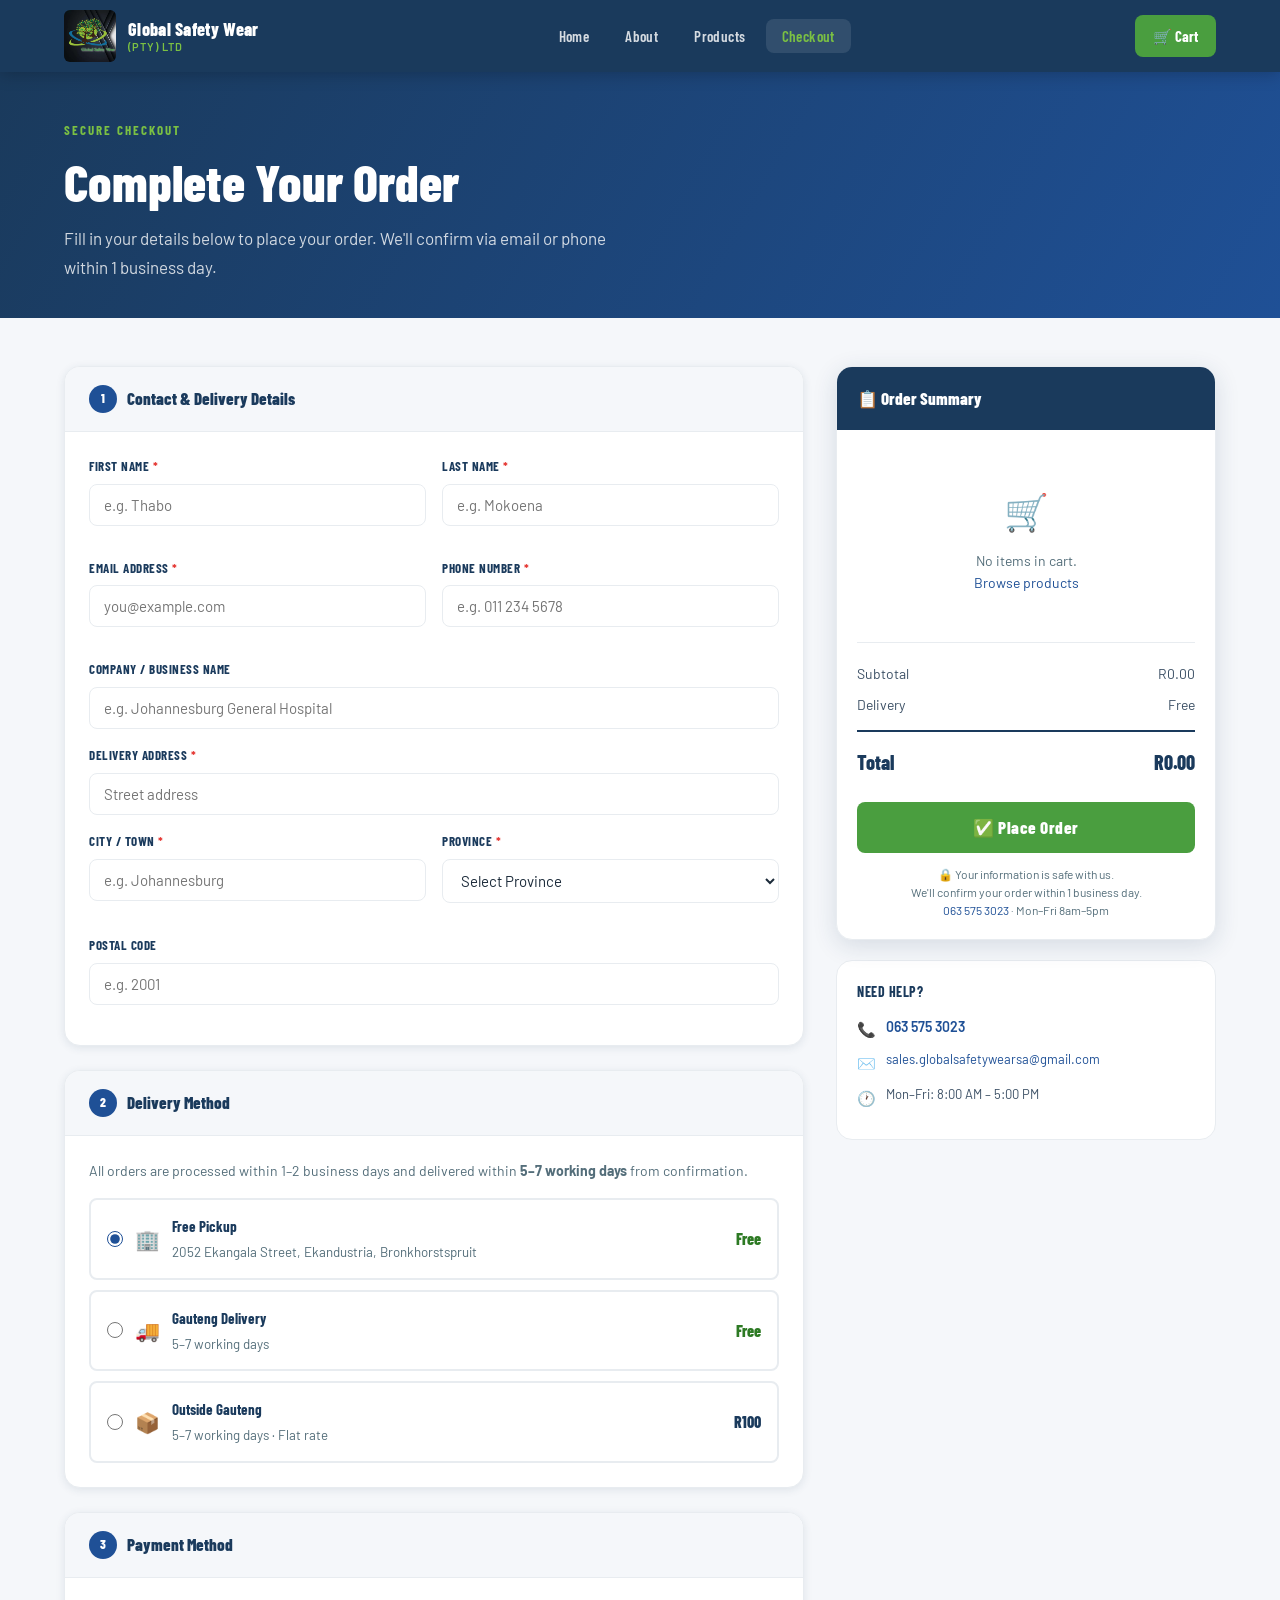
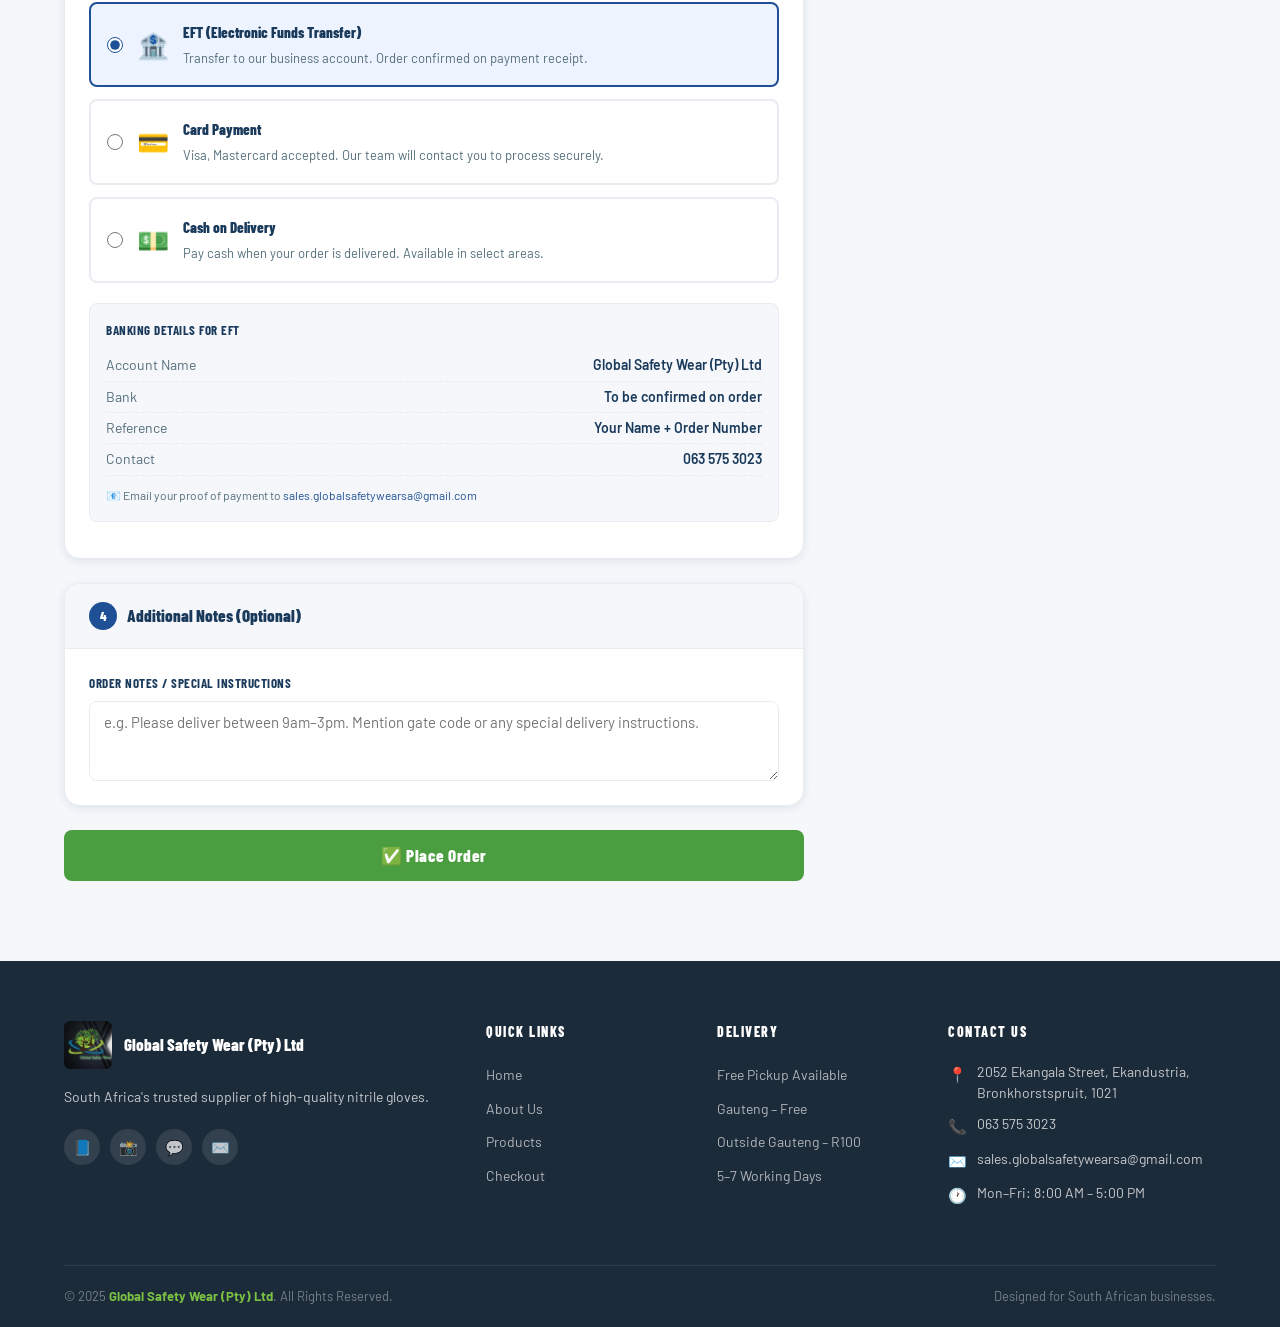
==== payment.html @ 57674bda "Update payment.html Added a FormSubmit Link" ====
<!DOCTYPE html>
<html lang="en">
<head>
  <meta charset="UTF-8" />
  <meta name="viewport" content="width=device-width, initial-scale=1.0" />
  <meta name="description" content="Checkout – Global Safety Wear (Pty) Ltd. Secure payment via EFT, Card, or Cash on Delivery." />
  <title>Checkout | Global Safety Wear (Pty) Ltd</title>
  <link rel="stylesheet" href="style.css" />
</head>
<body>

<!-- ==================== NAVIGATION ==================== -->
<nav class="navbar">
  <div class="container nav-inner">
    <a href="index.html" class="nav-logo">
      <img src="logo.jpg" alt="Global Safety Wear Logo" onerror="this.style.display='none'" />
      <div class="nav-logo-text">
        <strong>Global Safety Wear</strong>
        <span>(Pty) Ltd</span>
      </div>
    </a>
    <ul class="nav-links">
      <li><a href="index.html">Home</a></li>
      <li><a href="about.html">About</a></li>
      <li><a href="products.html">Products</a></li>
      <li><a href="payment.html" class="active">Checkout</a></li>
    </ul>
    <div class="nav-right">
      <a href="products.html" class="nav-cart-btn">
        🛒 Cart
        <span class="cart-count" style="display:none;">0</span>
      </a>
    </div>
    <button class="nav-hamburger" aria-label="Open menu">
      <span></span><span></span><span></span>
    </button>
  </div>
  <nav class="nav-mobile">
    <a href="index.html">Home</a>
    <a href="about.html">About</a>
    <a href="products.html">Products</a>
    <a href="payment.html" class="active">Checkout</a>
  </nav>
</nav>

<!-- ==================== PAGE HERO ==================== -->
<section class="page-hero" style="padding:44px 0 36px;">
  <div class="container">
    <div class="tag">Secure Checkout</div>
    <h1>Complete Your Order</h1>
    <p>Fill in your details below to place your order. We'll confirm via email or phone within 1 business day.</p>
  </div>
</section>

<!-- ==================== PAYMENT LAYOUT ==================== -->
<div class="payment-layout">
  <div class="container">
    <div class="payment-main">

      <!-- ===== FORM ===== -->
      <div>
        <form id="checkout-form" action="https://formsubmit.co/sales.globalsafetywearsa@gmail.com" method="POST">

  <input type="hidden" name="_subject" value="New Order - Global Safety Wear">
  <input type="hidden" name="_captcha" value="false">
  <input type="hidden" name="_template" value="table">

          <!-- Step 1: Contact Details -->
          <div class="payment-form-block" style="margin-bottom:24px;">
            <div class="form-section-head">
              <span class="step-num">1</span>
              Contact &amp; Delivery Details
            </div>
            <div class="form-body">
              <div class="form-row">
                <div class="form-group">
                  <label>First Name <span class="required">*</span></label>
                  <input type="text" name="firstname" placeholder="e.g. Thabo" required />
                </div>
                <div class="form-group">
                  <label>Last Name <span class="required">*</span></label>
                  <input type="text" name="lastname" placeholder="e.g. Mokoena" required />
                </div>
              </div>
              <div class="form-row">
                <div class="form-group">
                  <label>Email Address <span class="required">*</span></label>
                  <input type="email" name="email" placeholder="you@example.com" required />
                </div>
                <div class="form-group">
                  <label>Phone Number <span class="required">*</span></label>
                  <input type="tel" name="phone" placeholder="e.g. 011 234 5678" required />
                </div>
              </div>
              <div class="form-group">
                <label>Company / Business Name</label>
                <input type="text" name="company" placeholder="e.g. Johannesburg General Hospital" />
              </div>
              <div class="form-group">
                <label>Delivery Address <span class="required">*</span></label>
                <input type="text" name="address" placeholder="Street address" required />
              </div>
              <div class="form-row">
                <div class="form-group">
                  <label>City / Town <span class="required">*</span></label>
                  <input type="text" name="city" placeholder="e.g. Johannesburg" required />
                </div>
                <div class="form-group">
                  <label>Province <span class="required">*</span></label>
                  <select name="province" required>
                    <option value="">Select Province</option>
                    <option value="Gauteng">Gauteng</option>
                    <option value="Western Cape">Western Cape</option>
                    <option value="KwaZulu-Natal">KwaZulu-Natal</option>
                    <option value="Eastern Cape">Eastern Cape</option>
                    <option value="Limpopo">Limpopo</option>
                    <option value="Mpumalanga">Mpumalanga</option>
                    <option value="North West">North West</option>
                    <option value="Northern Cape">Northern Cape</option>
                    <option value="Free State">Free State</option>
                  </select>
                </div>
              </div>
              <div class="form-group">
                <label>Postal Code</label>
                <input type="text" name="postal" placeholder="e.g. 2001" />
              </div>
            </div>
          </div>

          <!-- Step 2: Delivery Method -->
          <div class="payment-form-block" style="margin-bottom:24px;">
            <div class="form-section-head">
              <span class="step-num">2</span>
              Delivery Method
            </div>
            <div class="form-body">
              <p style="font-size:14px;color:var(--grey-dark);margin-bottom:16px;">All orders are processed within 1–2 business days and delivered within <strong>5–7 working days</strong> from confirmation.</p>
              <div style="display:flex;flex-direction:column;gap:10px;">
                <label style="display:flex;align-items:center;gap:12px;padding:14px 16px;border:2px solid var(--grey-light);border-radius:var(--radius);cursor:pointer;transition:border-color 0.2s;">
                  <input type="radio" name="checkout_delivery" value="pickup" style="accent-color:var(--blue-mid);width:16px;height:16px;" checked />
                  <span style="font-size:20px;">🏢</span>
                  <span style="flex:1;">
                    <strong style="font-family:var(--font-head);font-size:15px;color:var(--blue-dark);display:block;">Free Pickup</strong>
                    <small style="color:var(--grey-dark);">2052 Ekangala Street, Ekandustria, Bronkhorstspruit</small>
                  </span>
                  <span style="font-family:var(--font-head);font-weight:800;color:var(--green-dark);">Free</span>
                </label>
                <label style="display:flex;align-items:center;gap:12px;padding:14px 16px;border:2px solid var(--grey-light);border-radius:var(--radius);cursor:pointer;transition:border-color 0.2s;">
                  <input type="radio" name="checkout_delivery" value="gauteng" style="accent-color:var(--blue-mid);width:16px;height:16px;" />
                  <span style="font-size:20px;">🚚</span>
                  <span style="flex:1;">
                    <strong style="font-family:var(--font-head);font-size:15px;color:var(--blue-dark);display:block;">Gauteng Delivery</strong>
                    <small style="color:var(--grey-dark);">5–7 working days</small>
                  </span>
                  <span style="font-family:var(--font-head);font-weight:800;color:var(--green-dark);">Free</span>
                </label>
                <label style="display:flex;align-items:center;gap:12px;padding:14px 16px;border:2px solid var(--grey-light);border-radius:var(--radius);cursor:pointer;transition:border-color 0.2s;">
                  <input type="radio" name="checkout_delivery" value="national" style="accent-color:var(--blue-mid);width:16px;height:16px;" />
                  <span style="font-size:20px;">📦</span>
                  <span style="flex:1;">
                    <strong style="font-family:var(--font-head);font-size:15px;color:var(--blue-dark);display:block;">Outside Gauteng</strong>
                    <small style="color:var(--grey-dark);">5–7 working days · Flat rate</small>
                  </span>
                  <span style="font-family:var(--font-head);font-weight:800;color:var(--blue-dark);">R100</span>
                </label>
              </div>
            </div>
          </div>

          <!-- Step 3: Payment Method -->
          <div class="payment-form-block" style="margin-bottom:24px;">
            <div class="form-section-head">
              <span class="step-num">3</span>
              Payment Method
            </div>
            <div class="form-body">
              <div class="payment-methods">
                <div class="pay-method selected" data-method="eft">
                  <input type="radio" name="payment_method" value="eft" checked />
                  <span class="pay-method-icon">🏦</span>
                  <div class="pay-method-info">
                    <strong>EFT (Electronic Funds Transfer)</strong>
                    <small>Transfer to our business account. Order confirmed on payment receipt.</small>
                  </div>
                </div>
                <div class="pay-method" data-method="card">
                  <input type="radio" name="payment_method" value="card" />
                  <span class="pay-method-icon">💳</span>
                  <div class="pay-method-info">
                    <strong>Card Payment</strong>
                    <small>Visa, Mastercard accepted. Our team will contact you to process securely.</small>
                  </div>
                </div>
                <div class="pay-method" data-method="cod">
                  <input type="radio" name="payment_method" value="cod" />
                  <span class="pay-method-icon">💵</span>
                  <div class="pay-method-info">
                    <strong>Cash on Delivery</strong>
                    <small>Pay cash when your order is delivered. Available in select areas.</small>
                  </div>
                </div>
              </div>

              <!-- EFT Banking Details -->
              <div class="eft-details visible" id="eft-details">
                <p style="font-family:var(--font-head);font-size:13px;font-weight:700;color:var(--blue-dark);letter-spacing:0.5px;text-transform:uppercase;margin-bottom:10px;">Banking Details for EFT</p>
                <div class="eft-row">
                  <span>Account Name</span>
                  <span>Global Safety Wear (Pty) Ltd</span>
                </div>
                <div class="eft-row">
                  <span>Bank</span>
                  <span>To be confirmed on order</span>
                </div>
                <div class="eft-row">
                  <span>Reference</span>
                  <span>Your Name + Order Number</span>
                </div>
                <div class="eft-row">
                  <span>Contact</span>
                  <span>063 575 3023</span>
                </div>
                <p style="font-size:12px;color:var(--grey-dark);margin-top:10px;">📧 Email your proof of payment to <a href="mailto:sales.globalsafetywearsa@gmail.com" style="color:var(--blue-mid);">sales.globalsafetywearsa@gmail.com</a></p>
              </div>
            </div>
          </div>

          <!-- Step 4: Additional Notes -->
          <div class="payment-form-block" style="margin-bottom:24px;">
            <div class="form-section-head">
              <span class="step-num">4</span>
              Additional Notes (Optional)
            </div>
            <div class="form-body">
              <div class="form-group" style="margin-bottom:0;">
                <label>Order Notes / Special Instructions</label>
                <textarea name="notes" placeholder="e.g. Please deliver between 9am–3pm. Mention gate code or any special delivery instructions."></textarea>
              </div>
            </div>
          </div>

          <!-- Submit on mobile -->
          <button type="submit" class="btn-place-order" style="display:none;display:flex;" id="mobile-submit">
            ✅ Place Order
          </button>

        </form>
      </div>

      <!-- ===== ORDER SUMMARY SIDEBAR ===== -->
      <div>
        <div class="order-summary">
          <div class="order-summary-head">
            <h3>📋 Order Summary</h3>
          </div>
          <div class="order-summary-body">
            <div id="payment-items">
              <div class="empty-summary">
                <span class="ico">🛒</span>
                <p>No items yet.<br><a href="products.html" style="color:var(--blue-mid);">Browse products</a></p>
              </div>
            </div>
            <div class="summary-totals">
              <div class="summary-row">
                <span>Subtotal</span>
                <span id="summary-subtotal">R0.00</span>
              </div>
              <div class="summary-row">
                <span>Delivery</span>
                <span id="summary-delivery">Free</span>
              </div>
              <div class="summary-row grand">
                <span>Total</span>
                <span id="summary-total">R0.00</span>
              </div>
            </div>
            <button type="submit" form="checkout-form" class="btn-place-order">
              ✅ Place Order
            </button>
            <p class="order-notes">
              🔒 Your information is safe with us.<br>
              We'll confirm your order within 1 business day.<br>
              <a href="tel:0635753023" style="color:var(--blue-mid);">063 575 3023</a> · Mon–Fri 8am–5pm
            </p>
          </div>
        </div>

        <!-- Contact Card -->
        <div style="background:var(--white);border:1px solid var(--grey-light);border-radius:var(--radius-lg);padding:20px;margin-top:20px;">
          <p style="font-family:var(--font-head);font-size:14px;font-weight:700;color:var(--blue-dark);text-transform:uppercase;letter-spacing:0.5px;margin-bottom:12px;">Need Help?</p>
          <div class="footer-contact-item">
            <span class="ico" style="color:var(--green-mid);">📞</span>
            <a href="tel:0635753023" style="color:var(--blue-mid);font-weight:600;">063 575 3023</a>
          </div>
          <div class="footer-contact-item">
            <span class="ico" style="color:var(--green-mid);">✉️</span>
            <a href="mailto:sales.globalsafetywearsa@gmail.com" style="color:var(--blue-mid);font-size:13px;">sales.globalsafetywearsa@gmail.com</a>
          </div>
          <div class="footer-contact-item">
            <span class="ico" style="color:var(--green-mid);">🕐</span>
            <span style="font-size:13px;">Mon–Fri: 8:00 AM – 5:00 PM</span>
          </div>
        </div>
      </div>

    </div>
  </div>
</div>

<!-- ==================== SUCCESS MODAL ==================== -->
<div class="success-modal" id="success-modal">
  <div class="success-box">
    <span class="success-icon">✅</span>
    <h3>Order Placed Successfully!</h3>
    <p>Thank you for your order. Our team at Global Safety Wear will contact you within 1 business day to confirm payment and delivery details.</p>
    <p style="font-size:14px;color:var(--grey-dark);margin-bottom:16px;">📞 063 575 3023 · Mon–Fri 8am–5pm</p>
    <button class="btn btn-primary" onclick="closeModal()" style="width:100%;justify-content:center;padding:13px;">Back to Home</button>
  </div>
</div>

<!-- ==================== FOOTER ==================== -->
<footer class="footer">
  <div class="container">
    <div class="footer-grid">
      <div>
        <div class="footer-logo">
          <img src="logo.jpg" alt="Global Safety Wear Logo" onerror="this.style.display='none'" />
          <strong>Global Safety Wear (Pty) Ltd</strong>
        </div>
        <p class="footer-about">South Africa's trusted supplier of high-quality nitrile gloves.</p>
        <div class="footer-social">
          <a href="#" class="social-icon">📘</a>
          <a href="#" class="social-icon">📸</a>
          <a href="#" class="social-icon">💬</a>
          <a href="mailto:sales.globalsafetywearsa@gmail.com" class="social-icon">✉️</a>
        </div>
      </div>
      <div class="footer-col">
        <h5>Quick Links</h5>
        <ul>
          <li><a href="index.html">Home</a></li>
          <li><a href="about.html">About Us</a></li>
          <li><a href="products.html">Products</a></li>
          <li><a href="payment.html">Checkout</a></li>
        </ul>
      </div>
      <div class="footer-col">
        <h5>Delivery</h5>
        <ul>
          <li><a href="#">Free Pickup Available</a></li>
          <li><a href="#">Gauteng – Free</a></li>
          <li><a href="#">Outside Gauteng – R100</a></li>
          <li><a href="#">5–7 Working Days</a></li>
        </ul>
      </div>
      <div class="footer-col">
        <h5>Contact Us</h5>
        <div class="footer-contact-item">
          <span class="ico">📍</span>
          <span>2052 Ekangala Street, Ekandustria, Bronkhorstspruit, 1021</span>
        </div>
        <div class="footer-contact-item">
          <span class="ico">📞</span>
          <a href="tel:0635753023">063 575 3023</a>
        </div>
        <div class="footer-contact-item">
          <span class="ico">✉️</span>
          <a href="mailto:sales.globalsafetywearsa@gmail.com">sales.globalsafetywearsa@gmail.com</a>
        </div>
        <div class="footer-contact-item">
          <span class="ico">🕐</span>
          <span>Mon–Fri: 8:00 AM – 5:00 PM</span>
        </div>
      </div>
    </div>
    <div class="footer-bottom">
      <span>&copy; 2025 <strong>Global Safety Wear (Pty) Ltd</strong>. All Rights Reserved.</span>
      <span>Designed for South African businesses.</span>
    </div>
  </div>
</footer>

<script src="script.js"></script>
</body>
</html>
---- style.css ----
/* ============================================================
   Global Safety Wear (Pty) Ltd — Main Stylesheet
   Brand colours: Deep Blue #1a3a5c | Green #4a9e3f | Lime #7bc143
   ============================================================ */

/* ---------- Google Fonts ---------- */
@import url('https://fonts.googleapis.com/css2?family=Barlow:wght@300;400;500;600;700;800&family=Barlow+Condensed:wght@600;700;800&display=swap');

/* ---------- CSS Variables ---------- */
:root {
  --blue-dark:   #1a3a5c;
  --blue-mid:    #1f5096;
  --blue-light:  #2e6fbd;
  --green-dark:  #2d7a24;
  --green-mid:   #4a9e3f;
  --green-light: #7bc143;
  --white:       #ffffff;
  --off-white:   #f5f7fa;
  --grey-light:  #e8ecf0;
  --grey-mid:    #b0bec5;
  --grey-dark:   #546e7a;
  --text-dark:   #1c2b3a;
  --text-body:   #3d5166;
  --shadow-sm:   0 2px 8px rgba(26,58,92,0.10);
  --shadow-md:   0 6px 24px rgba(26,58,92,0.14);
  --shadow-lg:   0 16px 48px rgba(26,58,92,0.18);
  --radius:      8px;
  --radius-lg:   16px;
  --nav-h:       72px;
  --font-head:   'Barlow Condensed', sans-serif;
  --font-body:   'Barlow', sans-serif;
  --transition:  0.25s ease;
}

/* ---------- Reset & Base ---------- */
*, *::before, *::after { box-sizing: border-box; margin: 0; padding: 0; }
html { scroll-behavior: smooth; }
body {
  font-family: var(--font-body);
  font-size: 16px;
  color: var(--text-body);
  background: var(--white);
  line-height: 1.6;
  -webkit-font-smoothing: antialiased;
}
img { display: block; max-width: 100%; }
a { text-decoration: none; color: inherit; }
ul { list-style: none; }
button { cursor: pointer; font-family: var(--font-body); border: none; }

/* ---------- Utility ---------- */
.container {
  max-width: 1200px;
  margin: 0 auto;
  padding: 0 24px;
}
.section-pad { padding: 80px 0; }
.section-pad-sm { padding: 52px 0; }

.tag {
  display: inline-block;
  font-family: var(--font-head);
  font-size: 13px;
  font-weight: 700;
  letter-spacing: 2px;
  text-transform: uppercase;
  color: var(--green-mid);
  margin-bottom: 12px;
}
.section-title {
  font-family: var(--font-head);
  font-size: clamp(28px, 4vw, 42px);
  font-weight: 800;
  color: var(--blue-dark);
  line-height: 1.15;
  margin-bottom: 16px;
}
.section-sub {
  font-size: 17px;
  color: var(--text-body);
  max-width: 620px;
  line-height: 1.7;
}
.text-center { text-align: center; }
.text-center .section-sub { margin: 0 auto; }

/* ---------- Buttons ---------- */
.btn {
  display: inline-flex;
  align-items: center;
  gap: 8px;
  padding: 13px 28px;
  border-radius: var(--radius);
  font-family: var(--font-head);
  font-size: 16px;
  font-weight: 700;
  letter-spacing: 0.5px;
  transition: background var(--transition), transform var(--transition), box-shadow var(--transition);
}
.btn-primary {
  background: var(--green-mid);
  color: var(--white);
}
.btn-primary:hover {
  background: var(--green-dark);
  transform: translateY(-2px);
  box-shadow: 0 6px 20px rgba(74,158,63,0.35);
}
.btn-outline {
  background: transparent;
  color: var(--white);
  border: 2px solid rgba(255,255,255,0.7);
}
.btn-outline:hover {
  background: rgba(255,255,255,0.12);
  border-color: var(--white);
}
.btn-blue {
  background: var(--blue-mid);
  color: var(--white);
}
.btn-blue:hover {
  background: var(--blue-dark);
  transform: translateY(-2px);
  box-shadow: 0 6px 20px rgba(31,80,150,0.35);
}

/* ============================================================
   NAVIGATION
   ============================================================ */
.navbar {
  position: sticky;
  top: 0;
  z-index: 1000;
  height: var(--nav-h);
  background: var(--blue-dark);
  box-shadow: 0 2px 16px rgba(0,0,0,0.22);
}
.nav-inner {
  display: flex;
  align-items: center;
  justify-content: space-between;
  height: 100%;
}
.nav-logo {
  display: flex;
  align-items: center;
  gap: 12px;
}
.nav-logo img {
  height: 52px;
  width: 52px;
  object-fit: cover;
  border-radius: 6px;
}
.nav-logo-text {
  display: flex;
  flex-direction: column;
  line-height: 1.2;
}
.nav-logo-text strong {
  font-family: var(--font-head);
  font-size: 18px;
  font-weight: 800;
  color: var(--white);
  letter-spacing: 0.3px;
}
.nav-logo-text span {
  font-size: 11px;
  color: var(--green-light);
  letter-spacing: 1px;
  text-transform: uppercase;
  font-weight: 600;
}
.nav-links {
  display: flex;
  align-items: center;
  gap: 4px;
}
.nav-links a {
  font-family: var(--font-head);
  font-size: 15px;
  font-weight: 600;
  color: rgba(255,255,255,0.82);
  padding: 8px 16px;
  border-radius: var(--radius);
  letter-spacing: 0.4px;
  transition: color var(--transition), background var(--transition);
}
.nav-links a:hover,
.nav-links a.active {
  color: var(--white);
  background: rgba(255,255,255,0.1);
}
.nav-links a.active { color: var(--green-light); }

.nav-cart-btn {
  position: relative;
  display: flex;
  align-items: center;
  gap: 8px;
  background: var(--green-mid);
  color: var(--white);
  padding: 9px 18px;
  border-radius: var(--radius);
  font-family: var(--font-head);
  font-size: 15px;
  font-weight: 700;
  transition: background var(--transition);
}
.nav-cart-btn:hover { background: var(--green-dark); }
.cart-count {
  position: absolute;
  top: -6px;
  right: -6px;
  background: #e53935;
  color: white;
  font-size: 11px;
  font-weight: 700;
  width: 20px;
  height: 20px;
  border-radius: 50%;
  display: flex;
  align-items: center;
  justify-content: center;
}
.nav-right { display: flex; align-items: center; gap: 16px; }

/* Hamburger */
.nav-hamburger {
  display: none;
  flex-direction: column;
  gap: 5px;
  background: none;
  padding: 6px;
}
.nav-hamburger span {
  display: block;
  width: 24px;
  height: 2px;
  background: var(--white);
  border-radius: 2px;
  transition: transform var(--transition), opacity var(--transition);
}
.nav-hamburger.open span:nth-child(1) { transform: translateY(7px) rotate(45deg); }
.nav-hamburger.open span:nth-child(2) { opacity: 0; }
.nav-hamburger.open span:nth-child(3) { transform: translateY(-7px) rotate(-45deg); }

.nav-mobile {
  display: none;
  flex-direction: column;
  background: var(--blue-dark);
  padding: 16px 24px 20px;
  border-top: 1px solid rgba(255,255,255,0.1);
}
.nav-mobile.open { display: flex; }
.nav-mobile a {
  font-family: var(--font-head);
  font-size: 17px;
  font-weight: 600;
  color: rgba(255,255,255,0.85);
  padding: 10px 0;
  border-bottom: 1px solid rgba(255,255,255,0.07);
  letter-spacing: 0.3px;
}
.nav-mobile a:last-child { border-bottom: none; }
.nav-mobile a:hover, .nav-mobile a.active { color: var(--green-light); }

/* ============================================================
   HERO
   ============================================================ */
.hero {
  position: relative;
  min-height: 560px;
  display: flex;
  align-items: center;
  background: linear-gradient(120deg, var(--blue-dark) 0%, #1f5096 55%, #1a6b3a 100%);
  overflow: hidden;
}
.hero::before {
  content: '';
  position: absolute;
  inset: 0;
  background: url("data:image/svg+xml,%3Csvg width='60' height='60' viewBox='0 0 60 60' xmlns='http://www.w3.org/2000/svg'%3E%3Cg fill='none' fill-rule='evenodd'%3E%3Cg fill='%23ffffff' fill-opacity='0.03'%3E%3Cpath d='M36 34v-4h-2v4h-4v2h4v4h2v-4h4v-2h-4zm0-30V0h-2v4h-4v2h4v4h2V6h4V4h-4zM6 34v-4H4v4H0v2h4v4h2v-4h4v-2H6zM6 4V0H4v4H0v2h4v4h2V6h4V4H6z'/%3E%3C/g%3E%3C/g%3E%3C/svg%3E") repeat;
  pointer-events: none;
}
.hero-content {
  position: relative;
  z-index: 2;
  max-width: 660px;
}
.hero-tag {
  display: inline-flex;
  align-items: center;
  gap: 8px;
  background: rgba(123,193,67,0.2);
  border: 1px solid rgba(123,193,67,0.4);
  color: var(--green-light);
  font-family: var(--font-head);
  font-size: 13px;
  font-weight: 700;
  letter-spacing: 2px;
  text-transform: uppercase;
  padding: 6px 14px;
  border-radius: 20px;
  margin-bottom: 20px;
}
.hero h1 {
  font-family: var(--font-head);
  font-size: clamp(32px, 5vw, 58px);
  font-weight: 800;
  color: var(--white);
  line-height: 1.1;
  margin-bottom: 20px;
}
.hero h1 em {
  font-style: normal;
  color: var(--green-light);
}
.hero p {
  font-size: 17px;
  color: rgba(255,255,255,0.82);
  line-height: 1.7;
  margin-bottom: 32px;
  max-width: 540px;
}
.hero-btns { display: flex; gap: 14px; flex-wrap: wrap; }
.hero-deco {
  position: absolute;
  right: -60px;
  bottom: -60px;
  width: 460px;
  height: 460px;
  border-radius: 50%;
  border: 80px solid rgba(255,255,255,0.04);
  pointer-events: none;
}
.hero-deco2 {
  position: absolute;
  right: 140px;
  top: -100px;
  width: 300px;
  height: 300px;
  border-radius: 50%;
  border: 50px solid rgba(123,193,67,0.06);
  pointer-events: none;
}

/* ============================================================
   TRUST BAR
   ============================================================ */
.trust-bar {
  background: var(--off-white);
  border-bottom: 1px solid var(--grey-light);
  padding: 22px 0;
}
.trust-items {
  display: flex;
  align-items: center;
  justify-content: center;
  gap: 40px;
  flex-wrap: wrap;
}
.trust-item {
  display: flex;
  align-items: center;
  gap: 10px;
  font-family: var(--font-head);
  font-size: 15px;
  font-weight: 700;
  color: var(--blue-dark);
  letter-spacing: 0.2px;
}
.trust-icon {
  width: 36px;
  height: 36px;
  background: var(--green-mid);
  border-radius: 50%;
  display: flex;
  align-items: center;
  justify-content: center;
  color: white;
  font-size: 16px;
  flex-shrink: 0;
}

/* ============================================================
   INDUSTRIES SECTION
   ============================================================ */
.industries { background: var(--white); }
.industries-grid {
  display: grid;
  grid-template-columns: repeat(auto-fill, minmax(170px, 1fr));
  gap: 16px;
  margin-top: 40px;
}
.industry-card {
  background: var(--off-white);
  border: 1px solid var(--grey-light);
  border-radius: var(--radius-lg);
  padding: 24px 16px;
  text-align: center;
  transition: border-color var(--transition), box-shadow var(--transition), transform var(--transition);
}
.industry-card:hover {
  border-color: var(--green-mid);
  box-shadow: var(--shadow-md);
  transform: translateY(-3px);
}
.industry-icon {
  font-size: 32px;
  margin-bottom: 10px;
  display: block;
}
.industry-card h4 {
  font-family: var(--font-head);
  font-size: 15px;
  font-weight: 700;
  color: var(--blue-dark);
}

/* ============================================================
   FEATURED PRODUCTS (HOME)
   ============================================================ */
.featured-products { background: var(--off-white); }
.products-grid {
  display: grid;
  grid-template-columns: repeat(auto-fill, minmax(260px, 1fr));
  gap: 24px;
  margin-top: 40px;
}
.product-card {
  background: var(--white);
  border-radius: var(--radius-lg);
  box-shadow: var(--shadow-sm);
  overflow: hidden;
  border: 1px solid var(--grey-light);
  display: flex;
  flex-direction: column;
  transition: box-shadow var(--transition), transform var(--transition);
}
.product-card:hover {
  box-shadow: var(--shadow-md);
  transform: translateY(-4px);
}
.product-img {
  height: 200px;
  display: flex;
  align-items: center;
  justify-content: center;
  font-size: 72px;
  background: linear-gradient(135deg, #e8f4e8 0%, #e3edf7 100%);
  position: relative;
  overflow: hidden;
}
.product-badge {
  position: absolute;
  top: 12px;
  left: 12px;
  background: var(--green-mid);
  color: white;
  font-family: var(--font-head);
  font-size: 11px;
  font-weight: 700;
  letter-spacing: 1px;
  text-transform: uppercase;
  padding: 4px 10px;
  border-radius: 4px;
}
.product-body {
  padding: 20px;
  flex: 1;
  display: flex;
  flex-direction: column;
}
.product-body h3 {
  font-family: var(--font-head);
  font-size: 19px;
  font-weight: 800;
  color: var(--blue-dark);
  margin-bottom: 6px;
}
.product-body p {
  font-size: 14px;
  color: var(--grey-dark);
  line-height: 1.5;
  margin-bottom: 14px;
  flex: 1;
}
.product-price {
  font-family: var(--font-head);
  font-size: 22px;
  font-weight: 800;
  color: var(--blue-dark);
  margin-bottom: 14px;
}
.product-price span {
  font-size: 13px;
  font-weight: 500;
  color: var(--grey-dark);
}
.product-controls {
  display: flex;
  gap: 10px;
  margin-bottom: 14px;
  flex-wrap: wrap;
}
.size-selector, .qty-selector {
  font-family: var(--font-body);
  font-size: 14px;
  color: var(--text-dark);
  border: 1px solid var(--grey-light);
  border-radius: var(--radius);
  padding: 7px 10px;
  background: var(--white);
  outline: none;
  flex: 1;
  min-width: 80px;
}
.size-selector:focus, .qty-selector:focus { border-color: var(--blue-light); }
.btn-add-cart {
  width: 100%;
  padding: 11px;
  background: var(--blue-mid);
  color: white;
  border-radius: var(--radius);
  font-family: var(--font-head);
  font-size: 15px;
  font-weight: 700;
  letter-spacing: 0.3px;
  transition: background var(--transition);
  display: flex;
  align-items: center;
  justify-content: center;
  gap: 8px;
}
.btn-add-cart:hover { background: var(--blue-dark); }

/* ============================================================
   GALLERY / USE-CASE SECTION
   ============================================================ */
.use-cases { background: var(--white); }
.gallery-grid {
  display: grid;
  grid-template-columns: repeat(5, 1fr);
  gap: 16px;
  margin-top: 40px;
}
.gallery-card {
  border-radius: var(--radius-lg);
  overflow: hidden;
  position: relative;
  aspect-ratio: 3/4;
  background: var(--grey-light);
  display: flex;
  align-items: flex-end;
}
.gallery-card .gallery-img {
  position: absolute;
  inset: 0;
  display: flex;
  align-items: center;
  justify-content: center;
  font-size: 80px;
  width: 100%;
  height: 100%;
}
.gallery-card.medical    .gallery-img { background: linear-gradient(160deg,#dbe9f8,#c2daf4); }
.gallery-card.dental     .gallery-img { background: linear-gradient(160deg,#d4eedd,#b6e0c5); }
.gallery-card.food       .gallery-img { background: linear-gradient(160deg,#fdf3d0,#f9e4a0); }
.gallery-card.salon      .gallery-img { background: linear-gradient(160deg,#f3d9f8,#e8b8f5); }
.gallery-card.industrial .gallery-img { background: linear-gradient(160deg,#ffe4cc,#f5c69a); }
.gallery-label {
  position: relative;
  z-index: 2;
  width: 100%;
  padding: 14px 12px 12px;
  background: linear-gradient(to top, rgba(26,58,92,0.85) 0%, transparent 100%);
  color: white;
  font-family: var(--font-head);
  font-size: 14px;
  font-weight: 700;
  letter-spacing: 0.3px;
}

/* ============================================================
   CTA BANNER
   ============================================================ */
.cta-banner {
  background: linear-gradient(120deg, var(--blue-dark) 0%, #1f5096 60%, #1a6b3a 100%);
  padding: 60px 0;
  text-align: center;
  position: relative;
  overflow: hidden;
}
.cta-banner::before {
  content: '';
  position: absolute;
  right: -80px;
  top: -80px;
  width: 320px;
  height: 320px;
  border-radius: 50%;
  background: rgba(123,193,67,0.08);
  pointer-events: none;
}
.cta-banner h2 {
  font-family: var(--font-head);
  font-size: clamp(26px, 4vw, 40px);
  font-weight: 800;
  color: var(--white);
  margin-bottom: 12px;
}
.cta-banner p {
  font-size: 17px;
  color: rgba(255,255,255,0.8);
  margin-bottom: 28px;
  max-width: 560px;
  margin-left: auto;
  margin-right: auto;
}
.cta-btns { display: flex; gap: 14px; justify-content: center; flex-wrap: wrap; }

/* ============================================================
   FOOTER
   ============================================================ */
.footer {
  background: var(--text-dark);
  color: rgba(255,255,255,0.75);
  padding: 60px 0 0;
}
.footer-grid {
  display: grid;
  grid-template-columns: 2fr 1fr 1fr 1.4fr;
  gap: 40px;
  padding-bottom: 48px;
  border-bottom: 1px solid rgba(255,255,255,0.08);
}
.footer-logo {
  display: flex;
  align-items: center;
  gap: 12px;
  margin-bottom: 16px;
}
.footer-logo img {
  height: 48px;
  width: 48px;
  object-fit: cover;
  border-radius: 6px;
}
.footer-logo strong {
  font-family: var(--font-head);
  font-size: 17px;
  font-weight: 800;
  color: var(--white);
}
.footer-about { font-size: 14px; line-height: 1.7; margin-bottom: 20px; }
.footer-social { display: flex; gap: 10px; }
.social-icon {
  width: 36px;
  height: 36px;
  border-radius: 50%;
  background: rgba(255,255,255,0.1);
  display: flex;
  align-items: center;
  justify-content: center;
  font-size: 15px;
  color: rgba(255,255,255,0.7);
  transition: background var(--transition), color var(--transition);
}
.social-icon:hover { background: var(--green-mid); color: white; }
.footer-col h5 {
  font-family: var(--font-head);
  font-size: 14px;
  font-weight: 800;
  color: var(--white);
  letter-spacing: 1.5px;
  text-transform: uppercase;
  margin-bottom: 18px;
}
.footer-col ul li { margin-bottom: 8px; }
.footer-col ul li a {
  font-size: 14px;
  color: rgba(255,255,255,0.65);
  transition: color var(--transition);
}
.footer-col ul li a:hover { color: var(--green-light); }
.footer-contact-item {
  display: flex;
  gap: 10px;
  font-size: 14px;
  margin-bottom: 10px;
  line-height: 1.5;
}
.footer-contact-item .ico { color: var(--green-light); font-size: 15px; flex-shrink: 0; margin-top: 2px; }
.footer-bottom {
  padding: 20px 0;
  display: flex;
  align-items: center;
  justify-content: space-between;
  flex-wrap: wrap;
  gap: 10px;
  font-size: 13px;
  color: rgba(255,255,255,0.4);
}
.footer-bottom strong { color: var(--green-light); }

/* ============================================================
   ABOUT PAGE
   ============================================================ */
.page-hero {
  background: linear-gradient(120deg, var(--blue-dark) 0%, #1f5096 100%);
  padding: 60px 0 52px;
  color: white;
}
.page-hero .tag { color: var(--green-light); }
.page-hero h1 {
  font-family: var(--font-head);
  font-size: clamp(30px, 5vw, 52px);
  font-weight: 800;
  line-height: 1.1;
  margin-bottom: 14px;
}
.page-hero p {
  font-size: 17px;
  color: rgba(255,255,255,0.8);
  max-width: 560px;
  line-height: 1.7;
}
.about-intro {
  background: var(--white);
}
.about-grid {
  display: grid;
  grid-template-columns: 1fr 1fr;
  gap: 60px;
  align-items: center;
}
.about-visual {
  background: linear-gradient(135deg, #e3edf7, #d4eedd);
  border-radius: var(--radius-lg);
  height: 400px;
  display: flex;
  align-items: center;
  justify-content: center;
  font-size: 100px;
}
.about-text h2 {
  font-family: var(--font-head);
  font-size: 34px;
  font-weight: 800;
  color: var(--blue-dark);
  margin-bottom: 16px;
  line-height: 1.2;
}
.about-text p { font-size: 16px; line-height: 1.75; margin-bottom: 16px; color: var(--text-body); }
.values-grid {
  display: grid;
  grid-template-columns: repeat(auto-fill, minmax(240px, 1fr));
  gap: 24px;
  margin-top: 40px;
}
.value-card {
  background: var(--white);
  border: 1px solid var(--grey-light);
  border-radius: var(--radius-lg);
  padding: 28px 24px;
  border-top: 4px solid var(--green-mid);
}
.value-icon { font-size: 32px; margin-bottom: 14px; }
.value-card h4 {
  font-family: var(--font-head);
  font-size: 18px;
  font-weight: 800;
  color: var(--blue-dark);
  margin-bottom: 8px;
}
.value-card p { font-size: 14px; color: var(--text-body); line-height: 1.6; }
.stats-bar {
  background: var(--blue-dark);
  padding: 48px 0;
}
.stats-grid {
  display: grid;
  grid-template-columns: repeat(4, 1fr);
  gap: 24px;
  text-align: center;
}
.stat-item {}
.stat-num {
  font-family: var(--font-head);
  font-size: 48px;
  font-weight: 800;
  color: var(--green-light);
  line-height: 1;
  margin-bottom: 6px;
}
.stat-label {
  font-family: var(--font-head);
  font-size: 14px;
  font-weight: 600;
  color: rgba(255,255,255,0.7);
  letter-spacing: 1px;
  text-transform: uppercase;
}
.industries-full { background: var(--off-white); }
.ind-full-grid {
  display: grid;
  grid-template-columns: repeat(auto-fill, minmax(200px, 1fr));
  gap: 16px;
  margin-top: 40px;
}
.ind-full-card {
  background: var(--white);
  border: 1px solid var(--grey-light);
  border-radius: var(--radius);
  padding: 20px 16px;
  display: flex;
  align-items: center;
  gap: 14px;
  transition: border-color var(--transition), box-shadow var(--transition);
}
.ind-full-card:hover { border-color: var(--green-mid); box-shadow: var(--shadow-sm); }
.ind-full-card .ico { font-size: 26px; }
.ind-full-card span {
  font-family: var(--font-head);
  font-size: 15px;
  font-weight: 700;
  color: var(--blue-dark);
}

/* ============================================================
   PRODUCTS PAGE
   ============================================================ */
.products-layout {
  background: var(--off-white);
  min-height: 60vh;
}
.products-main {
  display: grid;
  grid-template-columns: 1fr 340px;
  gap: 32px;
  padding: 48px 0 80px;
}
.products-left h2 {
  font-family: var(--font-head);
  font-size: 28px;
  font-weight: 800;
  color: var(--blue-dark);
  margin-bottom: 24px;
}
.all-products-grid {
  display: grid;
  grid-template-columns: repeat(auto-fill, minmax(240px, 1fr));
  gap: 24px;
}

/* CART SIDEBAR */
.cart-sidebar {
  position: sticky;
  top: calc(var(--nav-h) + 20px);
  height: fit-content;
  background: var(--white);
  border-radius: var(--radius-lg);
  box-shadow: var(--shadow-md);
  overflow: hidden;
  border: 1px solid var(--grey-light);
}
.cart-header {
  background: var(--blue-dark);
  padding: 18px 20px;
  display: flex;
  align-items: center;
  justify-content: space-between;
}
.cart-header h3 {
  font-family: var(--font-head);
  font-size: 18px;
  font-weight: 800;
  color: var(--white);
}
.cart-header span {
  background: var(--green-mid);
  color: white;
  font-size: 12px;
  font-weight: 700;
  padding: 3px 9px;
  border-radius: 20px;
}
.cart-body { padding: 16px 20px; }
.cart-empty {
  text-align: center;
  padding: 32px 0;
  color: var(--grey-dark);
  font-size: 14px;
}
.cart-empty .ico { font-size: 36px; display: block; margin-bottom: 10px; }
.cart-item {
  display: flex;
  align-items: flex-start;
  gap: 12px;
  padding: 12px 0;
  border-bottom: 1px solid var(--grey-light);
}
.cart-item:last-child { border-bottom: none; }
.cart-item-icon {
  font-size: 28px;
  background: var(--off-white);
  width: 44px;
  height: 44px;
  border-radius: 8px;
  display: flex;
  align-items: center;
  justify-content: center;
  flex-shrink: 0;
}
.cart-item-info { flex: 1; }
.cart-item-info h4 {
  font-family: var(--font-head);
  font-size: 14px;
  font-weight: 700;
  color: var(--blue-dark);
  margin-bottom: 2px;
}
.cart-item-info span {
  font-size: 12px;
  color: var(--grey-dark);
  display: block;
  margin-bottom: 4px;
}
.cart-item-info .item-price {
  font-family: var(--font-head);
  font-size: 15px;
  font-weight: 800;
  color: var(--green-dark);
}
.cart-item-remove {
  background: none;
  color: var(--grey-mid);
  font-size: 18px;
  line-height: 1;
  padding: 2px 4px;
  border-radius: 4px;
  transition: color var(--transition), background var(--transition);
}
.cart-item-remove:hover { color: #e53935; background: #ffebee; }
.cart-divider {
  height: 1px;
  background: var(--grey-light);
  margin: 8px 0;
}
.delivery-section { margin: 14px 0; }
.delivery-section label {
  font-family: var(--font-head);
  font-size: 13px;
  font-weight: 700;
  color: var(--blue-dark);
  letter-spacing: 0.5px;
  text-transform: uppercase;
  display: block;
  margin-bottom: 10px;
}
.delivery-option {
  display: flex;
  align-items: center;
  gap: 10px;
  padding: 10px 12px;
  border: 1px solid var(--grey-light);
  border-radius: var(--radius);
  margin-bottom: 8px;
  cursor: pointer;
  transition: border-color var(--transition), background var(--transition);
}
.delivery-option:hover { border-color: var(--blue-light); background: #f0f6ff; }
.delivery-option input[type="radio"] { accent-color: var(--blue-mid); flex-shrink: 0; }
.delivery-option-text { flex: 1; }
.delivery-option-text strong {
  display: block;
  font-family: var(--font-head);
  font-size: 14px;
  font-weight: 700;
  color: var(--blue-dark);
}
.delivery-option-text small { font-size: 12px; color: var(--grey-dark); }
.delivery-fee {
  font-family: var(--font-head);
  font-size: 14px;
  font-weight: 800;
  color: var(--green-dark);
  flex-shrink: 0;
}
.cart-totals { margin: 8px 0; }
.total-row {
  display: flex;
  justify-content: space-between;
  font-size: 14px;
  color: var(--text-body);
  padding: 4px 0;
}
.total-row.grand {
  font-family: var(--font-head);
  font-size: 18px;
  font-weight: 800;
  color: var(--blue-dark);
  border-top: 2px solid var(--blue-dark);
  margin-top: 8px;
  padding-top: 12px;
}
.btn-checkout {
  width: 100%;
  padding: 14px;
  background: var(--green-mid);
  color: white;
  border-radius: var(--radius);
  font-family: var(--font-head);
  font-size: 16px;
  font-weight: 800;
  letter-spacing: 0.5px;
  margin-top: 16px;
  display: flex;
  align-items: center;
  justify-content: center;
  gap: 8px;
  transition: background var(--transition);
}
.btn-checkout:hover { background: var(--green-dark); }

/* ============================================================
   PAYMENT PAGE
   ============================================================ */
.payment-layout {
  background: var(--off-white);
  min-height: 60vh;
}
.payment-main {
  display: grid;
  grid-template-columns: 1fr 380px;
  gap: 32px;
  padding: 48px 0 80px;
}
.payment-form-block {
  background: var(--white);
  border-radius: var(--radius-lg);
  box-shadow: var(--shadow-sm);
  border: 1px solid var(--grey-light);
  overflow: hidden;
}
.form-section-head {
  background: var(--off-white);
  padding: 18px 24px;
  border-bottom: 1px solid var(--grey-light);
  font-family: var(--font-head);
  font-size: 17px;
  font-weight: 800;
  color: var(--blue-dark);
  display: flex;
  align-items: center;
  gap: 10px;
}
.form-section-head .step-num {
  width: 28px;
  height: 28px;
  background: var(--blue-mid);
  color: white;
  border-radius: 50%;
  font-size: 13px;
  font-weight: 800;
  display: flex;
  align-items: center;
  justify-content: center;
  flex-shrink: 0;
}
.form-body { padding: 24px; }
.form-row { display: grid; grid-template-columns: 1fr 1fr; gap: 16px; margin-bottom: 16px; }
.form-group { display: flex; flex-direction: column; margin-bottom: 16px; }
.form-group label {
  font-family: var(--font-head);
  font-size: 13px;
  font-weight: 700;
  color: var(--blue-dark);
  letter-spacing: 0.5px;
  text-transform: uppercase;
  margin-bottom: 7px;
}
.form-group input,
.form-group select,
.form-group textarea {
  font-family: var(--font-body);
  font-size: 15px;
  color: var(--text-dark);
  border: 1px solid var(--grey-light);
  border-radius: var(--radius);
  padding: 11px 14px;
  outline: none;
  background: var(--white);
  transition: border-color var(--transition);
}
.form-group input:focus,
.form-group select:focus,
.form-group textarea:focus { border-color: var(--blue-light); }
.form-group textarea { resize: vertical; min-height: 80px; }
.required { color: #e53935; }

/* Payment method cards */
.payment-methods { display: flex; flex-direction: column; gap: 12px; margin-bottom: 20px; }
.pay-method {
  display: flex;
  align-items: center;
  gap: 14px;
  padding: 16px;
  border: 2px solid var(--grey-light);
  border-radius: var(--radius);
  cursor: pointer;
  transition: border-color var(--transition), background var(--transition);
}
.pay-method:hover { border-color: var(--blue-light); background: #f0f6ff; }
.pay-method.selected { border-color: var(--blue-mid); background: #eef4ff; }
.pay-method input[type="radio"] { accent-color: var(--blue-mid); width: 16px; height: 16px; flex-shrink: 0; }
.pay-method-icon { font-size: 26px; }
.pay-method-info {}
.pay-method-info strong {
  display: block;
  font-family: var(--font-head);
  font-size: 15px;
  font-weight: 800;
  color: var(--blue-dark);
}
.pay-method-info small { font-size: 13px; color: var(--grey-dark); }
.eft-details {
  background: var(--off-white);
  border: 1px solid var(--grey-light);
  border-radius: var(--radius);
  padding: 16px;
  margin: 12px 0;
  display: none;
}
.eft-details.visible { display: block; }
.eft-row {
  display: flex;
  justify-content: space-between;
  font-size: 14px;
  padding: 4px 0;
  border-bottom: 1px dashed var(--grey-light);
}
.eft-row:last-child { border-bottom: none; }
.eft-row span:first-child { color: var(--grey-dark); }
.eft-row span:last-child { font-weight: 600; color: var(--blue-dark); }

/* Order summary sidebar */
.order-summary {
  background: var(--white);
  border-radius: var(--radius-lg);
  box-shadow: var(--shadow-md);
  border: 1px solid var(--grey-light);
  overflow: hidden;
  position: sticky;
  top: calc(var(--nav-h) + 20px);
  height: fit-content;
}
.order-summary-head {
  background: var(--blue-dark);
  padding: 18px 20px;
}
.order-summary-head h3 {
  font-family: var(--font-head);
  font-size: 17px;
  font-weight: 800;
  color: white;
}
.order-summary-body { padding: 20px; }
.empty-summary {
  text-align: center;
  padding: 32px 0;
  color: var(--grey-dark);
  font-size: 14px;
}
.empty-summary .ico { font-size: 36px; display: block; margin-bottom: 10px; }
.summary-item {
  display: flex;
  justify-content: space-between;
  align-items: center;
  padding: 10px 0;
  border-bottom: 1px solid var(--grey-light);
  font-size: 14px;
  gap: 12px;
}
.summary-item:last-of-type { border-bottom: none; }
.summary-item-name {
  flex: 1;
  color: var(--text-body);
}
.summary-item-name strong { display: block; color: var(--blue-dark); font-weight: 600; font-size: 14px; }
.summary-item-name small { font-size: 12px; color: var(--grey-dark); }
.summary-item-price {
  font-family: var(--font-head);
  font-size: 15px;
  font-weight: 700;
  color: var(--blue-dark);
  flex-shrink: 0;
}
.summary-totals { margin-top: 16px; border-top: 1px solid var(--grey-light); padding-top: 16px; }
.summary-row {
  display: flex;
  justify-content: space-between;
  font-size: 14px;
  padding: 4px 0;
  color: var(--text-body);
}
.summary-row.grand {
  font-family: var(--font-head);
  font-size: 20px;
  font-weight: 800;
  color: var(--blue-dark);
  border-top: 2px solid var(--blue-dark);
  margin-top: 10px;
  padding-top: 14px;
}
.btn-place-order {
  width: 100%;
  padding: 15px;
  background: var(--green-mid);
  color: white;
  border-radius: var(--radius);
  font-family: var(--font-head);
  font-size: 17px;
  font-weight: 800;
  letter-spacing: 0.5px;
  margin-top: 20px;
  display: flex;
  align-items: center;
  justify-content: center;
  gap: 10px;
  transition: background var(--transition);
}
.btn-place-order:hover { background: var(--green-dark); }
.order-notes {
  font-size: 12px;
  color: var(--grey-dark);
  text-align: center;
  margin-top: 12px;
  line-height: 1.5;
}
.success-modal {
  display: none;
  position: fixed;
  inset: 0;
  background: rgba(0,0,0,0.5);
  z-index: 9999;
  align-items: center;
  justify-content: center;
}
.success-modal.visible { display: flex; }
.success-box {
  background: white;
  border-radius: var(--radius-lg);
  padding: 48px 40px;
  max-width: 440px;
  width: 90%;
  text-align: center;
  box-shadow: var(--shadow-lg);
}
.success-icon { font-size: 64px; margin-bottom: 16px; display: block; }
.success-box h3 {
  font-family: var(--font-head);
  font-size: 26px;
  font-weight: 800;
  color: var(--blue-dark);
  margin-bottom: 10px;
}
.success-box p { font-size: 15px; color: var(--text-body); line-height: 1.6; margin-bottom: 24px; }

/* ============================================================
   RESPONSIVE
   ============================================================ */
@media (max-width: 1024px) {
  .footer-grid { grid-template-columns: 1fr 1fr; }
  .gallery-grid { grid-template-columns: repeat(3, 1fr); }
  .products-main { grid-template-columns: 1fr; }
  .cart-sidebar { position: static; }
  .payment-main { grid-template-columns: 1fr; }
  .order-summary { position: static; }
  .stats-grid { grid-template-columns: repeat(2, 1fr); gap: 32px; }
  .about-grid { grid-template-columns: 1fr; gap: 32px; }
  .about-visual { height: 240px; font-size: 60px; }
}
@media (max-width: 768px) {
  .nav-links, .nav-cart-btn { display: none; }
  .nav-hamburger { display: flex; }
  .hero { min-height: 480px; padding: 48px 0; }
  .hero-deco, .hero-deco2 { display: none; }
  .gallery-grid { grid-template-columns: repeat(2, 1fr); }
  .footer-grid { grid-template-columns: 1fr; gap: 28px; }
  .stats-grid { grid-template-columns: repeat(2, 1fr); }
  .form-row { grid-template-columns: 1fr; }
}
@media (max-width: 480px) {
  .section-pad { padding: 52px 0; }
  .gallery-grid { grid-template-columns: 1fr 1fr; }
  .stats-grid { grid-template-columns: 1fr 1fr; }
  .trust-items { gap: 20px; }
  .hero-btns { flex-direction: column; }
  .cta-btns { flex-direction: column; align-items: center; }
}
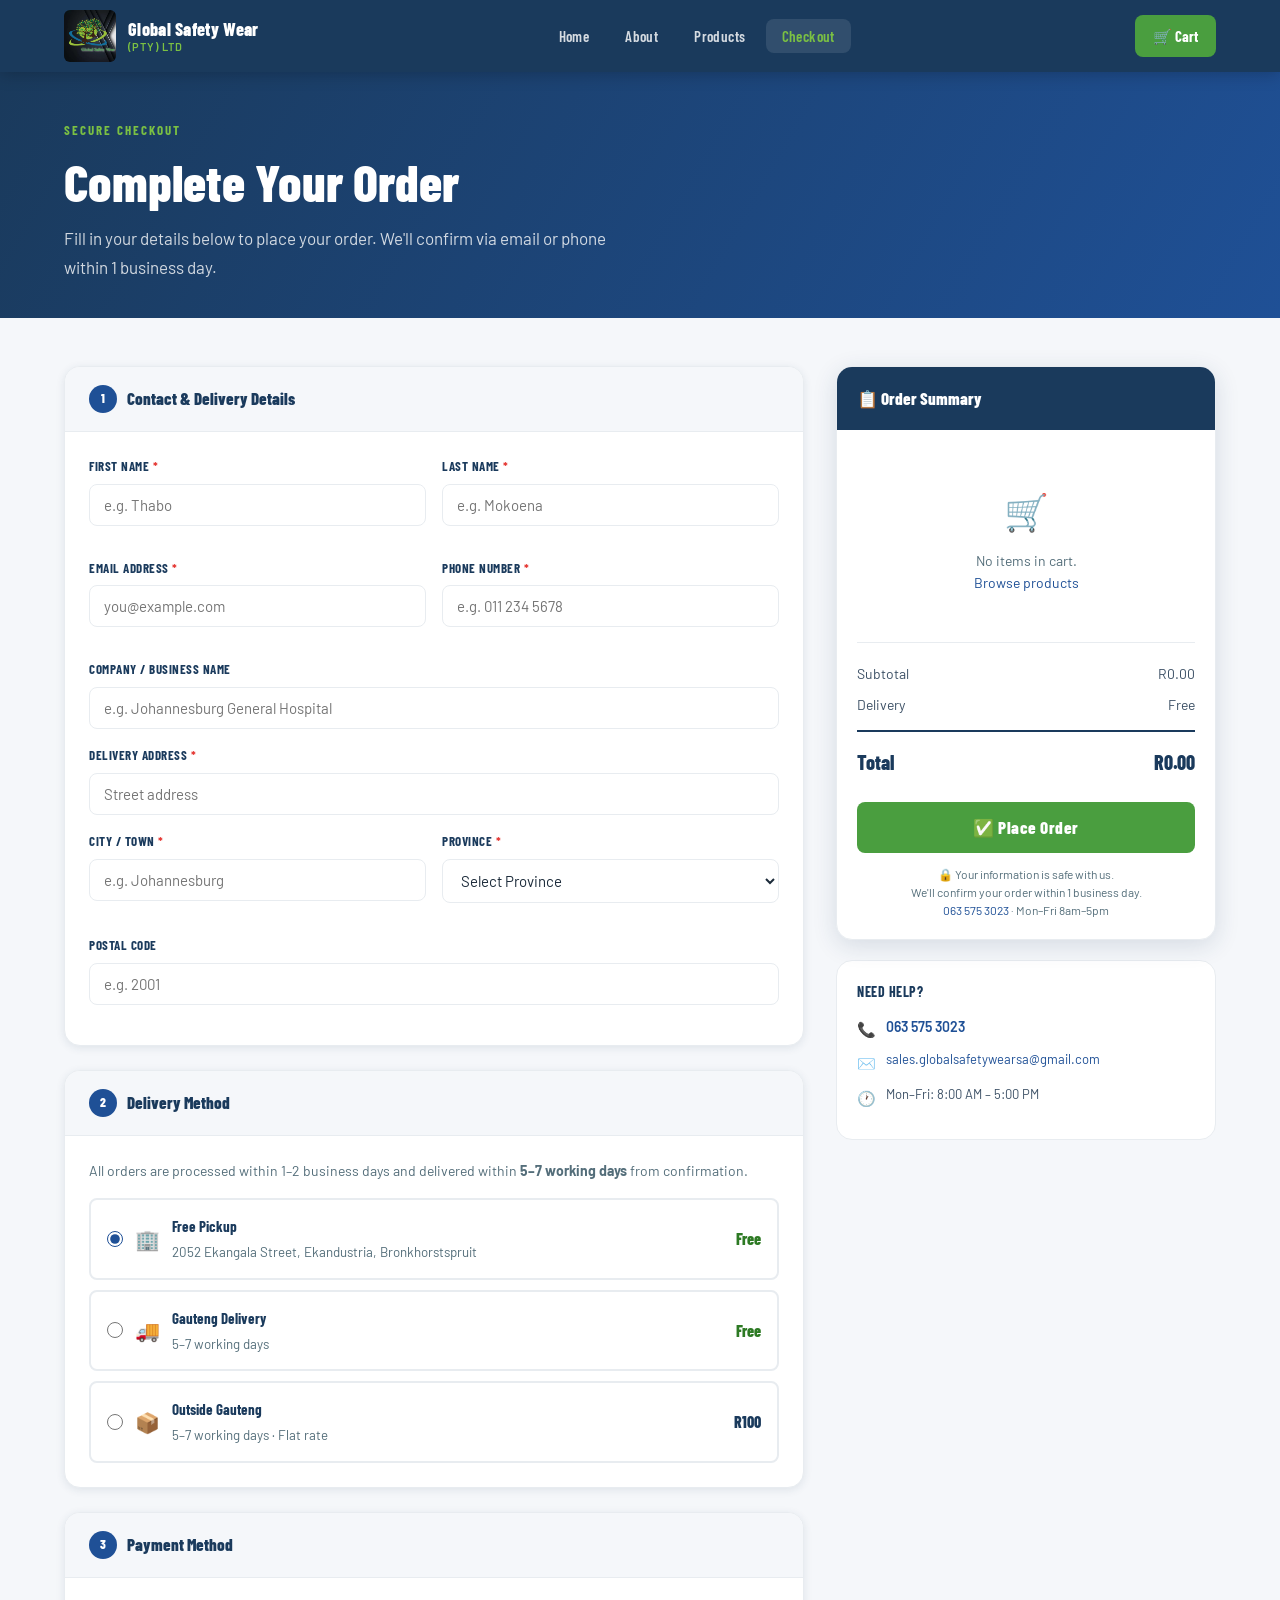
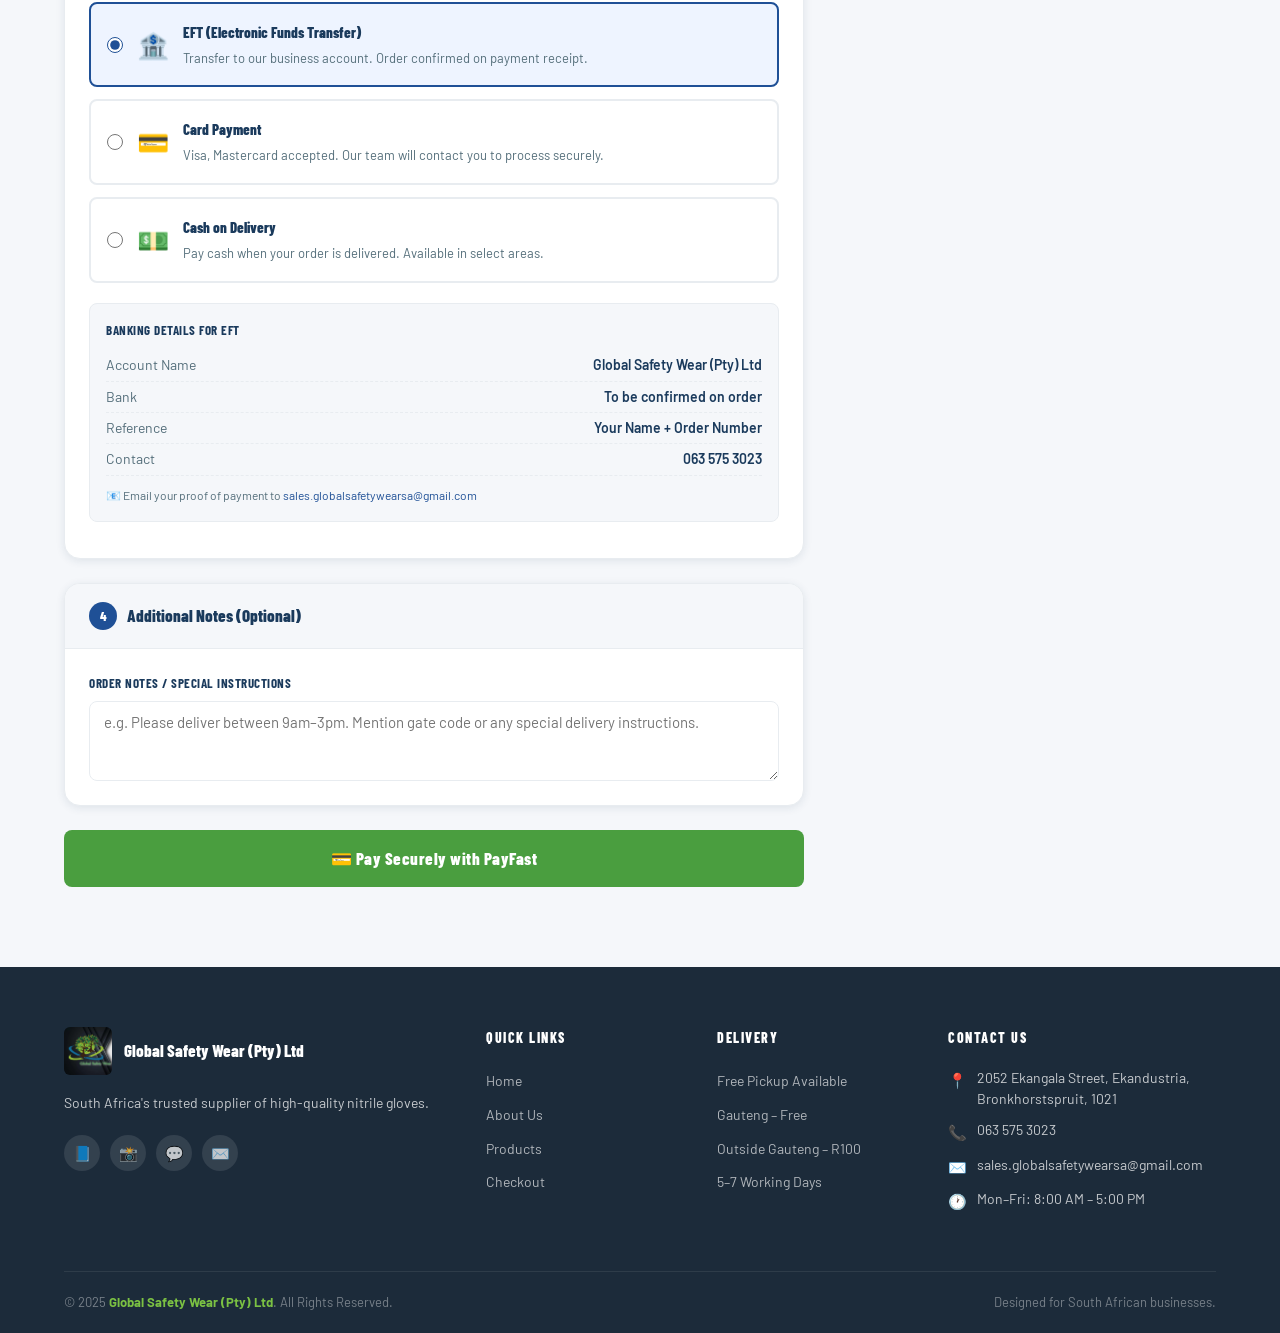
==== commit c57fa81c: "Update payment.html Added payfast payment link" ====
--- a/payment.html
+++ b/payment.html
@@ -59,11 +59,15 @@
 
       <!-- ===== FORM ===== -->
       <div>
-        <form id="checkout-form" action="https://formsubmit.co/sales.globalsafetywearsa@gmail.com" method="POST">
-
-  <input type="hidden" name="_subject" value="New Order - Global Safety Wear">
-  <input type="hidden" name="_captcha" value="false">
-  <input type="hidden" name="_template" value="table">
+        <form id="checkout-form" action="https://api.web3forms.com/submit" method="POST">
+          
+  <input type="hidden" name="access_key" value="20dcfb2f-6323-437a-a800-f82652966531">
+<input type="hidden" name="subject" value="New Order - Global Safety Wear">
+<input type="hidden" name="from_name" value="Global Safety Wear Website">
+          
+  <input type="hidden" name="Order Summary" id="order-summary-email">
+  <input type="hidden" name="Order Total" id="order-total-email">
+  <input type="hidden" name="Delivery Fee" id="delivery-fee-email">
 
           <!-- Step 1: Contact Details -->
           <div class="payment-form-block" style="margin-bottom:24px;">
@@ -241,9 +245,9 @@
           </div>
 
           <!-- Submit on mobile -->
-          <button type="submit" class="btn-place-order" style="display:none;display:flex;" id="mobile-submit">
-            ✅ Place Order
-          </button>
+          <a href="https://payf.st/jnpyv" target="_blank" class="btn-place-order" style="text-decoration:none;text-align:center;">
+  💳 Pay Securely with PayFast
+</a>
 
         </form>
       </div>
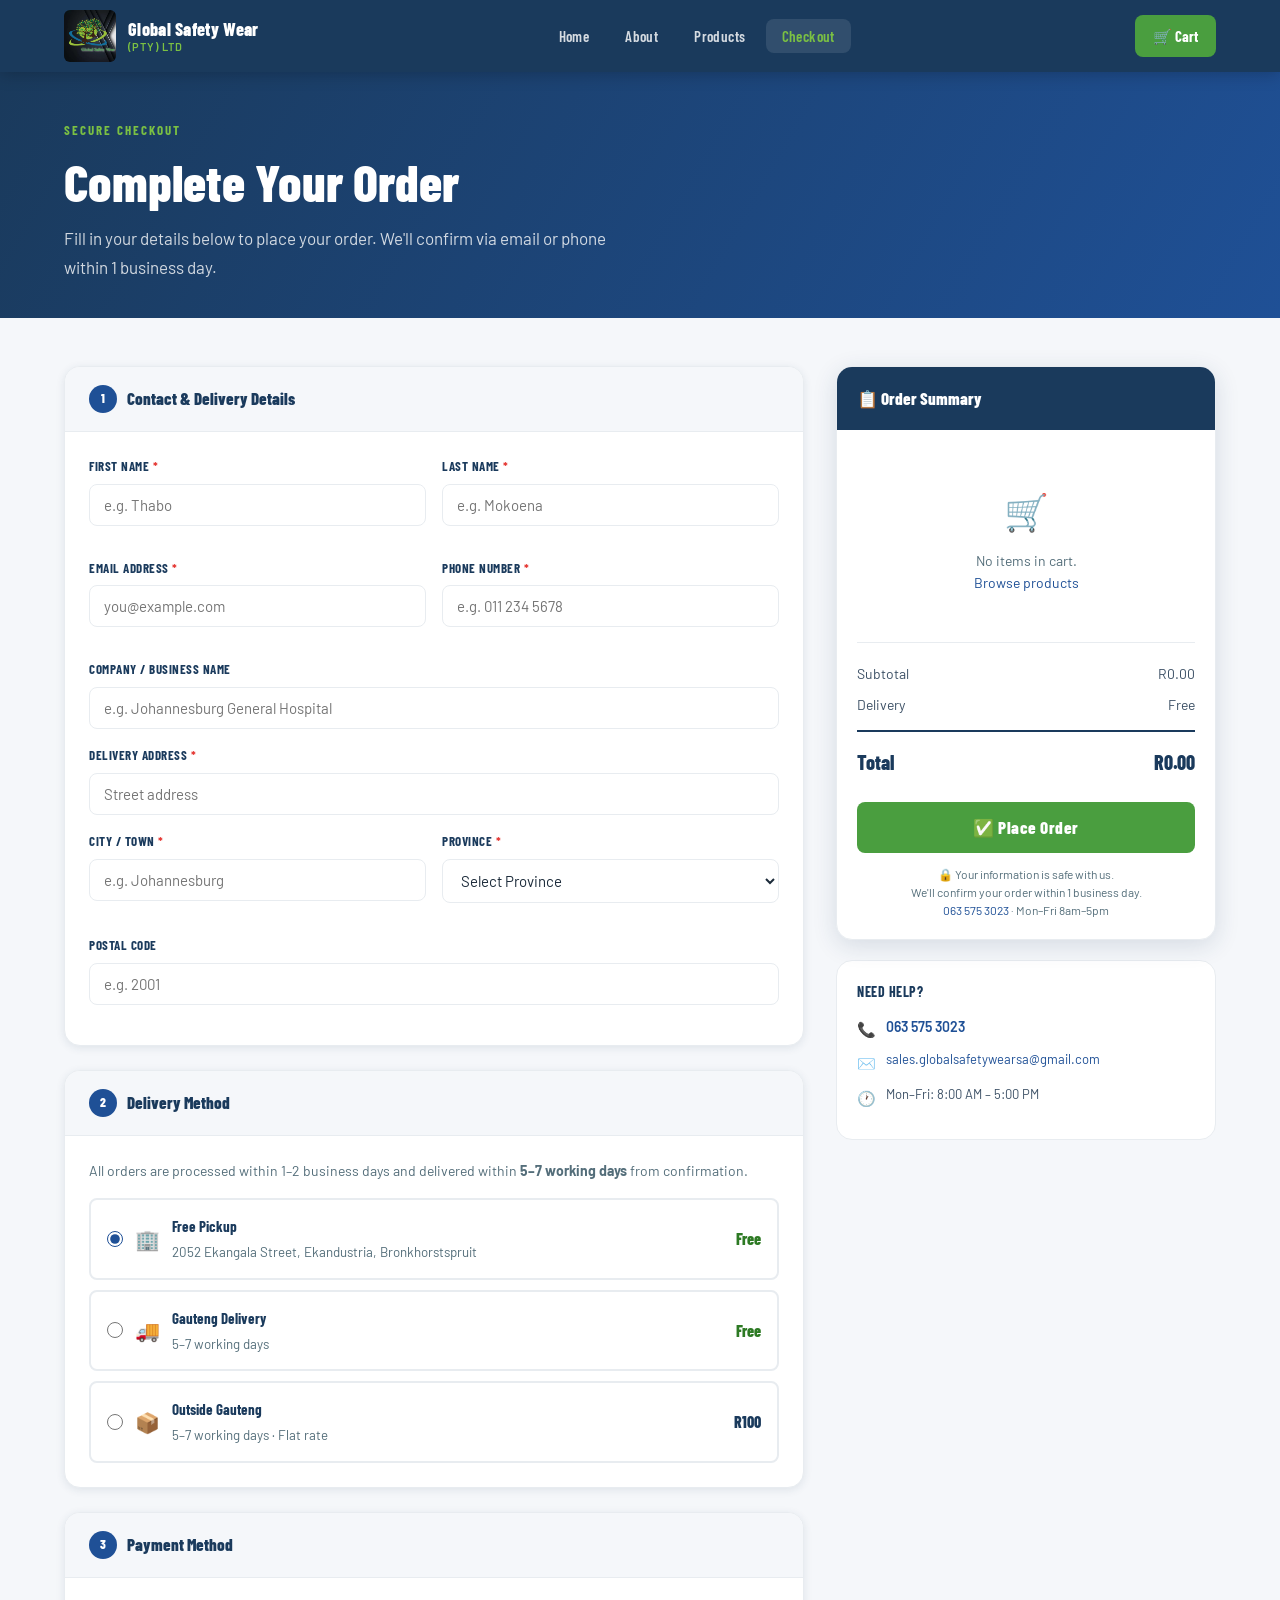
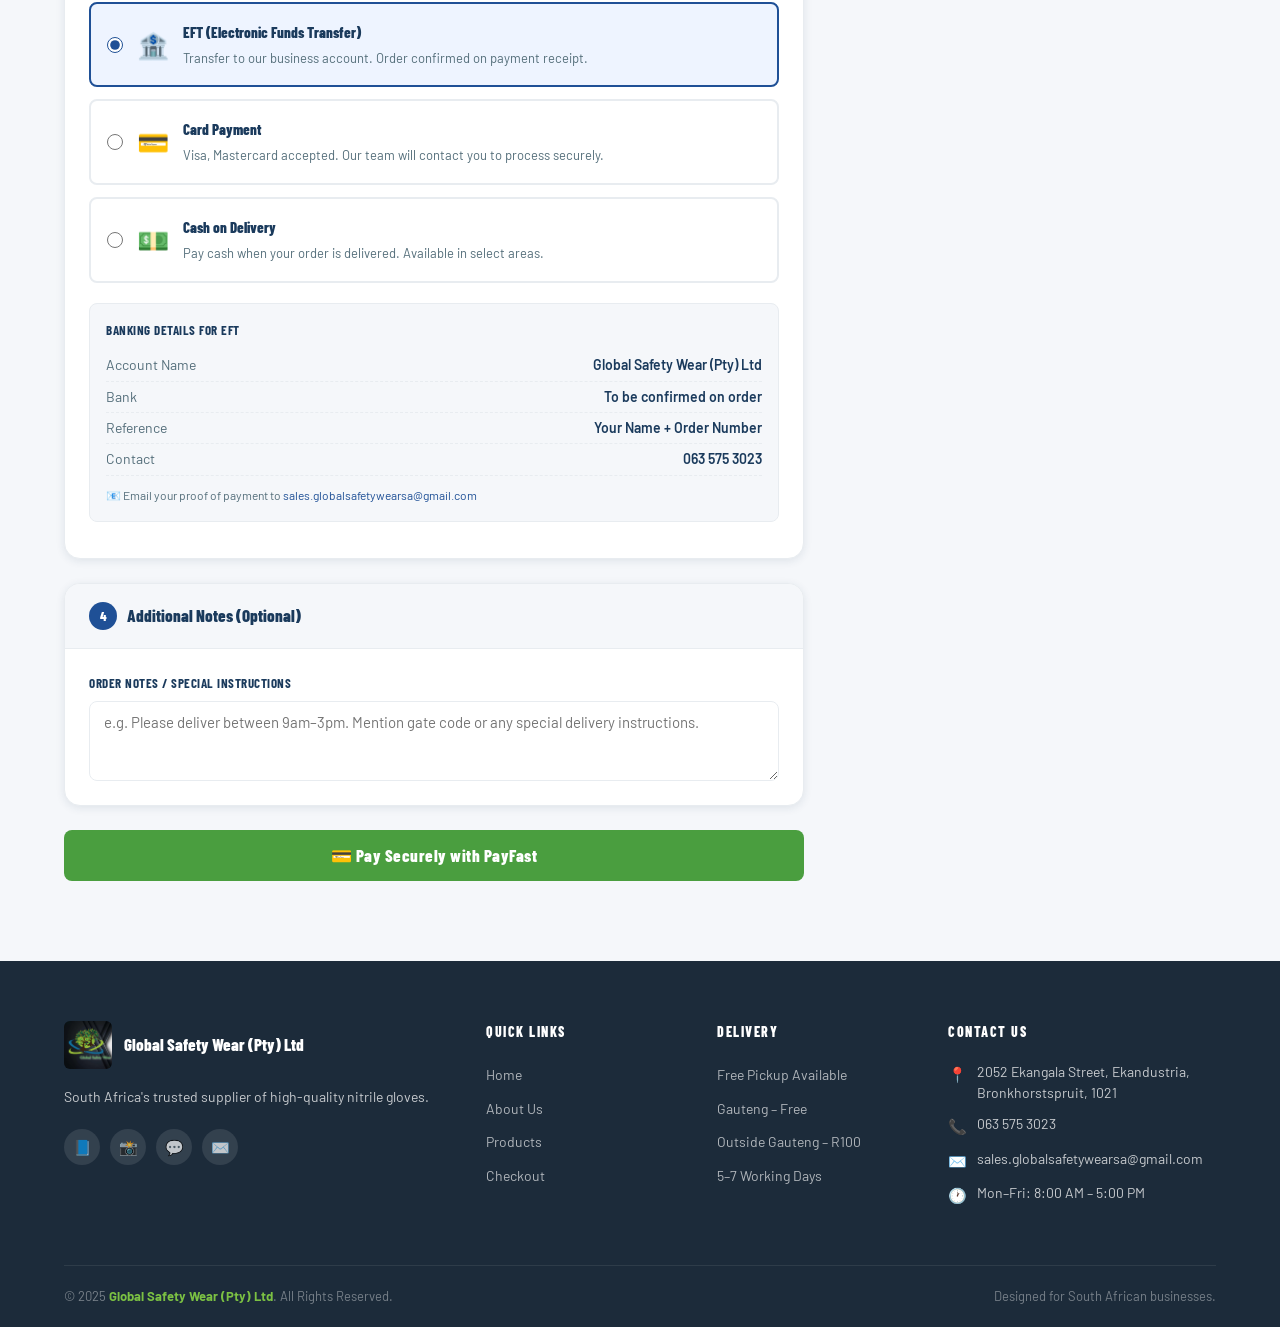
==== commit 5b47b7aa: "Update payment.html" ====
--- a/payment.html
+++ b/payment.html
@@ -245,9 +245,36 @@
           </div>
 
           <!-- Submit on mobile -->
-          <a href="https://payf.st/jnpyv" target="_blank" class="btn-place-order" style="text-decoration:none;text-align:center;">
-  💳 Pay Securely with PayFast
-</a>
+          <div id="payment-button-container">
+
+  <!-- Cash On Delivery -->
+  <button type="submit" form="checkout-form" class="btn-place-order" id="cod-button" style="display:none;">
+    ✅ Place Order
+  </button>
+
+  <!-- PayFast -->
+ <form id="payfast-form"
+      action="https://www.payfast.co.za/eng/process"
+      method="post"
+      target="_blank">
+
+  <input type="hidden" name="merchant_id" value="18195722">
+  <input type="hidden" name="merchant_key" value="1ixywavgtvoql">
+
+  <input type="hidden" name="amount" id="payfast-amount">
+  <input type="hidden" name="item_name" value="Global Safety Wear Order">
+
+  <button type="submit"
+          class="btn-place-order"
+          id="payfast-button"
+          style="width:100%;">
+    💳 Pay Securely with PayFast
+  </button>
+
+</form>
+
+</div>
+        
 
         </form>
       </div>
--- a/style.css
+++ b/style.css
@@ -1301,3 +1301,65 @@
   .hero-btns { flex-direction: column; }
   .cta-btns { flex-direction: column; align-items: center; }
 }
+.product-img {
+  position: relative;
+  overflow: hidden;
+  border-radius: 14px;
+}
+
+.multiple-images {
+  display: flex;
+  gap: 10px;
+  padding: 10px;
+  background: #f8f9fb;
+}
+
+.multiple-images img {
+  width: 50%;
+  height: 260px;
+  object-fit: cover;
+  border-radius: 12px;
+  transition: 0.3s ease;
+}
+
+.multiple-images img:hover {
+  transform: scale(1.03);
+}
+
+.product-badge {
+  position: absolute;
+  top: 15px;
+  left: 15px;
+  z-index: 2;
+}
+
+.industry-info-grid {
+  display: grid;
+  grid-template-columns: repeat(auto-fit, minmax(220px, 1fr));
+  gap: 20px;
+}
+
+.industry-info-card {
+  text-align: left;
+  padding: 24px;
+  border-radius: 16px;
+  background: #ffffff;
+  border: 1px solid #e5eaf0;
+  box-shadow: 0 6px 18px rgba(0,0,0,0.06);
+}
+
+.industry-info-card .industry-icon {
+  font-size: 28px;
+  display: block;
+  margin-bottom: 12px;
+}
+
+.industry-info-card h4 {
+  margin-bottom: 10px;
+}
+
+.industry-info-card p {
+  font-size: 14px;
+  line-height: 1.6;
+  color: #526173;
+}
